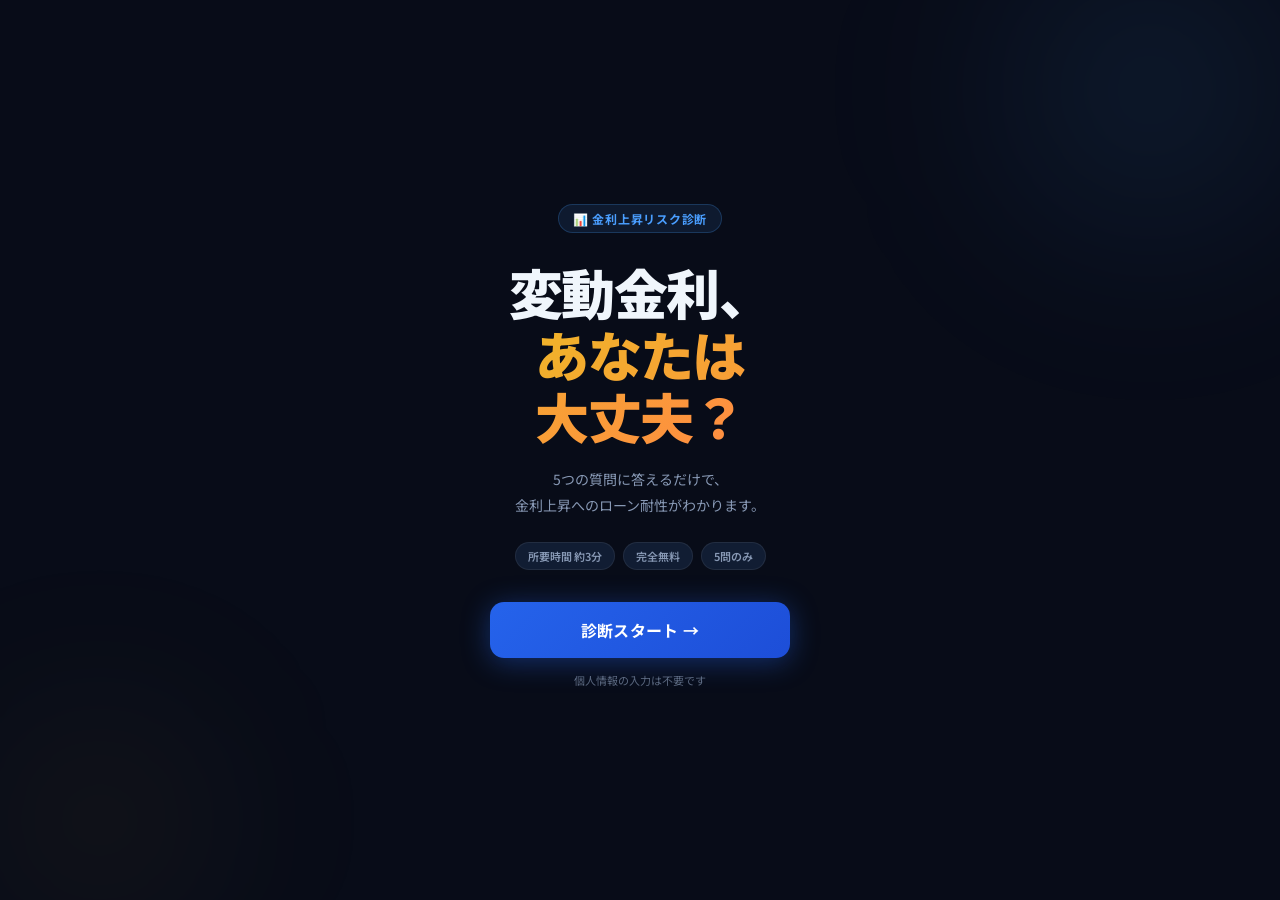
==== index.html @ 9bd10198 "feat: 変動金利耐性チェック診断サイト初版" ====
<!DOCTYPE html>
<html lang="ja">
<head>
  <meta charset="UTF-8">
  <meta name="viewport" content="width=device-width, initial-scale=1.0, maximum-scale=1.0">
  <title>変動金利耐性チェック｜5問でわかる金利上昇リスク診断</title>
  <meta name="description" content="5つの質問に答えるだけ。変動金利上昇に対するあなたのローンの耐性を無料でチェック。">
  <meta property="og:title" content="変動金利耐性チェック｜5問で診断">
  <meta property="og:description" content="金利が上がったとき、あなたのローンは大丈夫？3分で診断。">
  <link rel="preconnect" href="https://fonts.googleapis.com">
  <link href="https://fonts.googleapis.com/css2?family=Noto+Sans+JP:wght@400;500;700;900&family=Inter:wght@700;900&display=swap" rel="stylesheet">
  <link rel="stylesheet" href="style.css">
</head>
<body>

  <!-- ── Intro ── -->
  <div id="screen-intro" class="screen active">
    <div class="orb orb-1"></div>
    <div class="orb orb-2"></div>
    <div class="intro-content">
      <div class="eyebrow">📊 金利上昇リスク診断</div>
      <h1>変動金利、<br><span class="highlight">あなたは<br>大丈夫？</span></h1>
      <p class="sub">5つの質問に答えるだけで、<br>金利上昇へのローン耐性がわかります。</p>
      <div class="tags">
        <span>所要時間 約3分</span>
        <span>完全無料</span>
        <span>5問のみ</span>
      </div>
      <button class="btn-start" onclick="startQuiz()">診断スタート →</button>
      <p class="no-input">個人情報の入力は不要です</p>
    </div>
  </div>

  <!-- ── Quiz ── -->
  <div id="screen-quiz" class="screen">
    <div class="quiz-top">
      <div class="prog-bar"><div class="prog-fill" id="prog-fill"></div></div>
      <div class="prog-label"><span id="cur-q">1</span><span class="slash">/</span><span>5</span></div>
    </div>
    <div class="quiz-wrap">
      <div class="q-card" id="q-card">
        <div class="q-num" id="q-num">Q1</div>
        <h2 class="q-text" id="q-text"></h2>
        <div class="opts" id="opts"></div>
        <button class="btn-next" id="btn-next" onclick="nextQuestion()">次へ →</button>
      </div>
    </div>
  </div>

  <!-- ── Result ── -->
  <div id="screen-result" class="screen">
    <div class="orb orb-1"></div>
    <div class="result-wrap">
      <p class="res-eyebrow">診断結果</p>

      <div class="gauge-outer">
        <svg viewBox="0 0 200 115" class="gauge-svg" aria-hidden="true">
          <path d="M20,100 A80,80 0 0,1 180,100" class="g-track"/>
          <path d="M20,100 A80,80 0 0,1 180,100" class="g-fill" id="g-fill"/>
        </svg>
        <div class="gauge-center">
          <span class="gauge-num" id="gauge-num">0</span>
          <span class="gauge-denom">/15</span>
        </div>
      </div>

      <div class="res-badge" id="res-badge"></div>
      <h2 class="res-title" id="res-title"></h2>
      <p class="res-body" id="res-body"></p>

      <div class="cta-stack" id="cta-stack"></div>
      <button class="btn-retry" onclick="retryQuiz()">もう一度診断する</button>
    </div>
  </div>

  <script src="script.js"></script>
</body>
</html>
---- style.css ----
/* ── Reset ── */
*, *::before, *::after { box-sizing: border-box; margin: 0; padding: 0; }

/* ── Tokens ── */
:root {
  --bg:       #080c18;
  --surface:  #0e1525;
  --card:     #111d33;
  --border:   rgba(255,255,255,0.07);
  --blue:     #4a9eff;
  --gold:     #f0b429;
  --t1:       #f0f6fc;
  --t2:       #8899b5;
  --green:    #3fb950;
  --yellow:   #f0b429;
  --red:      #f85149;
  --ease:     cubic-bezier(.4,0,.2,1);
}

/* ── Base ── */
html, body {
  height: 100%;
  background: var(--bg);
  color: var(--t1);
  font-family: 'Noto Sans JP', sans-serif;
  -webkit-font-smoothing: antialiased;
  overflow: hidden;
}

/* ── Screens ── */
.screen {
  position: fixed;
  inset: 0;
  display: flex;
  flex-direction: column;
  align-items: center;
  justify-content: center;
  padding: 24px 20px 32px;
  overflow-y: auto;
  opacity: 0;
  pointer-events: none;
  transition: opacity .35s var(--ease), transform .35s var(--ease);
  transform: translateX(48px);
}
.screen.active  { opacity: 1; pointer-events: all; transform: translateX(0); }
.screen.leaving { opacity: 0; transform: translateX(-48px); transition: opacity .25s var(--ease), transform .25s var(--ease); }

/* ── Ambient orbs ── */
.orb {
  position: fixed;
  border-radius: 50%;
  filter: blur(90px);
  pointer-events: none;
  z-index: 0;
  animation: pulse 8s ease-in-out infinite;
}
.orb-1 {
  width: 420px; height: 420px;
  background: radial-gradient(circle, rgba(74,158,255,.14), transparent 70%);
  top: -120px; right: -80px;
  animation-delay: 0s;
}
.orb-2 {
  width: 320px; height: 320px;
  background: radial-gradient(circle, rgba(240,180,41,.09), transparent 70%);
  bottom: -80px; left: -60px;
  animation-delay: -4s;
}
@keyframes pulse {
  0%,100% { transform: scale(1); opacity: 1; }
  50%      { transform: scale(1.08); opacity: .8; }
}

/* ─────────────── INTRO ─────────────── */
.intro-content {
  position: relative;
  z-index: 1;
  max-width: 440px;
  width: 100%;
  text-align: center;
}
.eyebrow {
  display: inline-flex;
  align-items: center;
  gap: 6px;
  background: rgba(74,158,255,.1);
  border: 1px solid rgba(74,158,255,.22);
  color: var(--blue);
  font-size: 12px;
  font-weight: 700;
  letter-spacing: .06em;
  padding: 5px 14px;
  border-radius: 999px;
  margin-bottom: 28px;
}
h1 {
  font-size: clamp(36px, 9vw, 54px);
  font-weight: 900;
  line-height: 1.15;
  letter-spacing: -.03em;
  margin-bottom: 20px;
}
.highlight {
  background: linear-gradient(135deg, var(--gold) 0%, #ff8c42 100%);
  -webkit-background-clip: text;
  -webkit-text-fill-color: transparent;
  background-clip: text;
}
.sub {
  color: var(--t2);
  font-size: 14px;
  line-height: 1.8;
  margin-bottom: 24px;
}
.tags {
  display: flex;
  gap: 8px;
  justify-content: center;
  flex-wrap: wrap;
  margin-bottom: 32px;
}
.tags span {
  background: var(--card);
  border: 1px solid var(--border);
  color: var(--t2);
  font-size: 11px;
  font-weight: 600;
  padding: 5px 12px;
  border-radius: 999px;
}
.btn-start {
  display: block;
  width: 100%;
  max-width: 300px;
  margin: 0 auto;
  padding: 16px 32px;
  background: linear-gradient(135deg, #2563eb, #1d4ed8);
  color: #fff;
  font-family: 'Noto Sans JP', sans-serif;
  font-size: 16px;
  font-weight: 700;
  border: none;
  border-radius: 14px;
  cursor: pointer;
  box-shadow: 0 4px 28px rgba(37,99,235,.4);
  transition: transform .2s, box-shadow .2s;
  letter-spacing: .02em;
}
.btn-start:hover  { transform: translateY(-3px); box-shadow: 0 8px 36px rgba(37,99,235,.55); }
.btn-start:active { transform: translateY(0); }
.no-input {
  color: var(--t2);
  font-size: 11px;
  margin-top: 14px;
  opacity: .65;
}

/* ─────────────── QUIZ ─────────────── */
.quiz-top {
  position: fixed;
  top: 0; left: 0; right: 0;
  padding: 16px 20px 0;
  background: linear-gradient(to bottom, var(--bg) 55%, transparent);
  z-index: 10;
}
.prog-bar {
  height: 3px;
  background: rgba(255,255,255,.07);
  border-radius: 999px;
  overflow: hidden;
  margin-bottom: 8px;
}
.prog-fill {
  height: 100%;
  width: 20%;
  background: linear-gradient(90deg, #2563eb, var(--blue));
  border-radius: 999px;
  transition: width .55s var(--ease);
}
.prog-label {
  text-align: right;
  font-family: 'Inter', sans-serif;
  font-size: 12px;
  font-weight: 700;
  color: var(--t2);
}
.slash { margin: 0 2px; }

.quiz-wrap {
  width: 100%;
  max-width: 480px;
  margin-top: 56px;
  position: relative;
  z-index: 1;
}
.q-card {
  background: var(--card);
  border: 1px solid var(--border);
  border-radius: 20px;
  padding: 28px 22px 22px;
  transition: opacity .25s, transform .25s;
}
.q-num {
  font-family: 'Inter', sans-serif;
  font-size: 11px;
  font-weight: 700;
  color: var(--blue);
  letter-spacing: .12em;
  text-transform: uppercase;
  margin-bottom: 10px;
}
.q-text {
  font-size: clamp(16px, 4.2vw, 20px);
  font-weight: 700;
  line-height: 1.55;
  margin-bottom: 22px;
  letter-spacing: -.01em;
}
.opts {
  display: flex;
  flex-direction: column;
  gap: 9px;
  margin-bottom: 18px;
}
.opt {
  display: flex;
  align-items: center;
  gap: 12px;
  width: 100%;
  background: var(--surface);
  border: 1.5px solid var(--border);
  border-radius: 12px;
  padding: 13px 15px;
  color: var(--t1);
  font-family: 'Noto Sans JP', sans-serif;
  font-size: 13.5px;
  font-weight: 500;
  text-align: left;
  cursor: pointer;
  transition: border-color .18s, background .18s, transform .15s;
  line-height: 1.5;
}
.opt-dot {
  width: 18px; height: 18px;
  min-width: 18px;
  border: 2px solid rgba(255,255,255,.15);
  border-radius: 50%;
  display: flex; align-items: center; justify-content: center;
  transition: all .18s;
}
.opt:hover { border-color: rgba(74,158,255,.4); background: rgba(74,158,255,.05); transform: translateX(2px); }
.opt.chosen { border-color: #2563eb; background: rgba(37,99,235,.12); }
.opt.chosen .opt-dot { border-color: #2563eb; background: #2563eb; }
.opt.chosen .opt-dot::after { content: ''; width: 6px; height: 6px; background: #fff; border-radius: 50%; }

.btn-next {
  width: 100%;
  padding: 14px;
  background: #2563eb;
  color: #fff;
  font-family: 'Noto Sans JP', sans-serif;
  font-size: 15px;
  font-weight: 700;
  border: none;
  border-radius: 12px;
  cursor: pointer;
  opacity: .35;
  pointer-events: none;
  transition: opacity .2s, transform .2s, box-shadow .2s;
}
.btn-next.on {
  opacity: 1;
  pointer-events: all;
  box-shadow: 0 4px 18px rgba(37,99,235,.35);
}
.btn-next.on:hover  { transform: translateY(-2px); box-shadow: 0 7px 24px rgba(37,99,235,.5); }
.btn-next.on:active { transform: translateY(0); }

/* ─────────────── RESULT ─────────────── */
.result-wrap {
  position: relative;
  z-index: 1;
  max-width: 440px;
  width: 100%;
  text-align: center;
  padding-bottom: 20px;
}
.res-eyebrow {
  font-size: 11px;
  font-weight: 700;
  color: var(--t2);
  letter-spacing: .14em;
  text-transform: uppercase;
  margin-bottom: 20px;
}

/* Gauge */
.gauge-outer {
  position: relative;
  width: 200px;
  margin: 0 auto 20px;
}
.gauge-svg { width: 100%; overflow: visible; display: block; }
.g-track {
  fill: none;
  stroke: rgba(255,255,255,.06);
  stroke-width: 10;
  stroke-linecap: round;
}
.g-fill {
  fill: none;
  stroke: var(--green);
  stroke-width: 10;
  stroke-linecap: round;
  stroke-dasharray: 251.3;
  stroke-dashoffset: 251.3;
  transition: stroke-dashoffset 1.3s var(--ease), stroke .6s;
}
.gauge-center {
  position: absolute;
  bottom: 0; left: 0; right: 0;
  display: flex;
  align-items: baseline;
  justify-content: center;
  gap: 2px;
  padding-bottom: 2px;
}
.gauge-num {
  font-family: 'Inter', sans-serif;
  font-size: 46px;
  font-weight: 900;
  line-height: 1;
}
.gauge-denom {
  font-family: 'Inter', sans-serif;
  font-size: 16px;
  font-weight: 700;
  color: var(--t2);
}

/* Badge */
.res-badge {
  display: inline-block;
  font-size: 13px;
  font-weight: 700;
  padding: 5px 16px;
  border-radius: 999px;
  margin-bottom: 14px;
  letter-spacing: .04em;
}
.b-safe   { background: rgba(63,185,80,.13);  color: var(--green);  border: 1px solid rgba(63,185,80,.28); }
.b-warn   { background: rgba(240,180,41,.13); color: var(--yellow); border: 1px solid rgba(240,180,41,.28); }
.b-danger { background: rgba(248,81,73,.13);  color: var(--red);    border: 1px solid rgba(248,81,73,.28); }

.res-title {
  font-size: clamp(18px, 4.5vw, 22px);
  font-weight: 900;
  line-height: 1.4;
  margin-bottom: 12px;
  letter-spacing: -.01em;
}
.res-body {
  color: var(--t2);
  font-size: 13.5px;
  line-height: 1.85;
  margin-bottom: 28px;
}

/* CTAs */
.cta-stack {
  display: flex;
  flex-direction: column;
  gap: 10px;
  margin-bottom: 14px;
}
.cta-p {
  display: block;
  padding: 15px 20px;
  background: linear-gradient(135deg, #2563eb, #1d4ed8);
  color: #fff;
  text-decoration: none;
  font-weight: 700;
  font-size: 14.5px;
  border-radius: 13px;
  box-shadow: 0 4px 22px rgba(37,99,235,.38);
  transition: transform .2s, box-shadow .2s;
}
.cta-p:hover { transform: translateY(-2px); box-shadow: 0 7px 30px rgba(37,99,235,.54); }
.cta-s {
  display: block;
  padding: 14px 20px;
  background: var(--card);
  border: 1.5px solid var(--border);
  color: var(--t1);
  text-decoration: none;
  font-weight: 600;
  font-size: 13.5px;
  border-radius: 13px;
  transition: border-color .2s, background .2s;
}
.cta-s:hover { border-color: rgba(255,255,255,.18); background: rgba(255,255,255,.04); }

.btn-retry {
  background: none;
  border: none;
  color: var(--t2);
  font-family: 'Noto Sans JP', sans-serif;
  font-size: 12px;
  cursor: pointer;
  text-decoration: underline;
  text-underline-offset: 3px;
  padding: 8px;
  transition: color .2s;
  opacity: .7;
}
.btn-retry:hover { color: var(--t1); opacity: 1; }

/* ── Mobile ── */
@media (max-width: 400px) {
  .q-card { padding: 22px 16px 18px; border-radius: 16px; }
  h1 { letter-spacing: -.02em; }
}
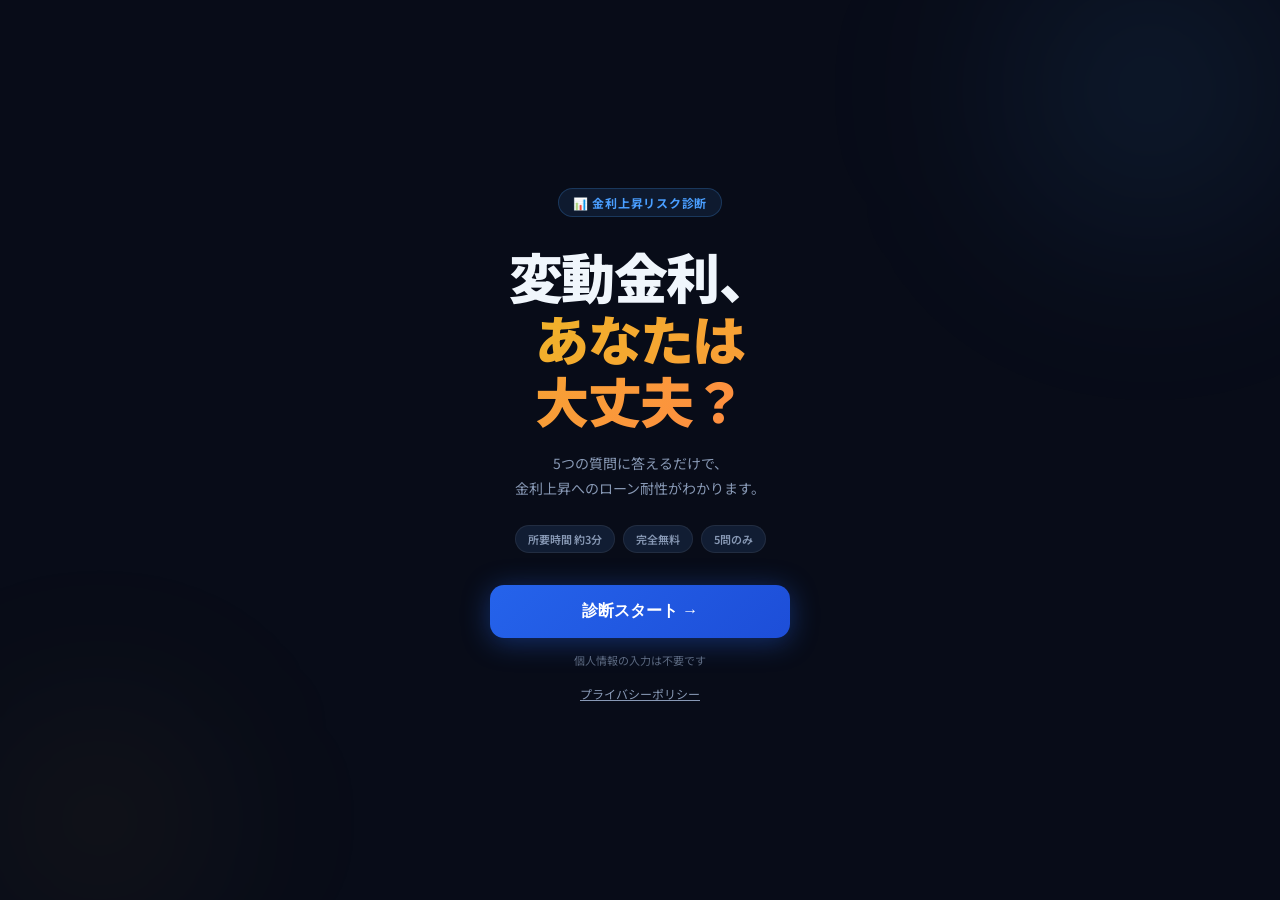
==== commit 191867a6: "Improve diagnostic LP flow, result logic, and privacy policy" ====
--- a/index.html
+++ b/index.html
@@ -4,7 +4,7 @@
   <meta charset="UTF-8">
   <meta name="viewport" content="width=device-width, initial-scale=1.0, maximum-scale=1.0">
   <title>変動金利耐性チェック｜5問でわかる金利上昇リスク診断</title>
-  <meta name="description" content="5つの質問に答えるだけ。変動金利上昇に対するあなたのローンの耐性を無料でチェック。">
+  <meta name="description" content="5つの質問に答えるだけ。変動金利上昇に対するあなたのローン耐性を無料でチェック。">
   <meta property="og:title" content="変動金利耐性チェック｜5問で診断">
   <meta property="og:description" content="金利が上がったとき、あなたのローンは大丈夫？3分で診断。">
   <link rel="preconnect" href="https://fonts.googleapis.com">
@@ -12,8 +12,6 @@
   <link rel="stylesheet" href="style.css">
 </head>
 <body>
-
-  <!-- ── Intro ── -->
   <div id="screen-intro" class="screen active">
     <div class="orb orb-1"></div>
     <div class="orb orb-2"></div>
@@ -28,10 +26,10 @@
       </div>
       <button class="btn-start" onclick="startQuiz()">診断スタート →</button>
       <p class="no-input">個人情報の入力は不要です</p>
+      <p class="intro-policy"><a href="privacy.html">プライバシーポリシー</a></p>
     </div>
   </div>
 
-  <!-- ── Quiz ── -->
   <div id="screen-quiz" class="screen">
     <div class="quiz-top">
       <div class="prog-bar"><div class="prog-fill" id="prog-fill"></div></div>
@@ -47,12 +45,10 @@
     </div>
   </div>
 
-  <!-- ── Result ── -->
   <div id="screen-result" class="screen">
     <div class="orb orb-1"></div>
     <div class="result-wrap">
       <p class="res-eyebrow">診断結果</p>
-
       <div class="gauge-outer">
         <svg viewBox="0 0 200 115" class="gauge-svg" aria-hidden="true">
           <path d="M20,100 A80,80 0 0,1 180,100" class="g-track"/>
@@ -67,8 +63,13 @@
       <div class="res-badge" id="res-badge"></div>
       <h2 class="res-title" id="res-title"></h2>
       <p class="res-body" id="res-body"></p>
+      <ul class="res-actions" id="res-actions"></ul>
+      <div class="cta-stack" id="cta-stack"></div>
 
-      <div class="cta-stack" id="cta-stack"></div>
+      <p class="disclaimer">本診断は一般的な目安を示すものであり、個別の助言・勧誘を目的とするものではありません。</p>
+      <div class="result-footer-links">
+        <a href="privacy.html">プライバシーポリシー</a>
+      </div>
       <button class="btn-retry" onclick="retryQuiz()">もう一度診断する</button>
     </div>
   </div>
--- a/style.css
+++ b/style.css
@@ -1,422 +1,26 @@
-/* ── Reset ── */
-*, *::before, *::after { box-sizing: border-box; margin: 0; padding: 0; }
-
-/* ── Tokens ── */
-:root {
-  --bg:       #080c18;
-  --surface:  #0e1525;
-  --card:     #111d33;
-  --border:   rgba(255,255,255,0.07);
-  --blue:     #4a9eff;
-  --gold:     #f0b429;
-  --t1:       #f0f6fc;
-  --t2:       #8899b5;
-  --green:    #3fb950;
-  --yellow:   #f0b429;
-  --red:      #f85149;
-  --ease:     cubic-bezier(.4,0,.2,1);
-}
-
-/* ── Base ── */
-html, body {
-  height: 100%;
-  background: var(--bg);
-  color: var(--t1);
-  font-family: 'Noto Sans JP', sans-serif;
-  -webkit-font-smoothing: antialiased;
-  overflow: hidden;
-}
-
-/* ── Screens ── */
-.screen {
-  position: fixed;
-  inset: 0;
-  display: flex;
-  flex-direction: column;
-  align-items: center;
-  justify-content: center;
-  padding: 24px 20px 32px;
-  overflow-y: auto;
-  opacity: 0;
-  pointer-events: none;
-  transition: opacity .35s var(--ease), transform .35s var(--ease);
-  transform: translateX(48px);
-}
-.screen.active  { opacity: 1; pointer-events: all; transform: translateX(0); }
-.screen.leaving { opacity: 0; transform: translateX(-48px); transition: opacity .25s var(--ease), transform .25s var(--ease); }
-
-/* ── Ambient orbs ── */
-.orb {
-  position: fixed;
-  border-radius: 50%;
-  filter: blur(90px);
-  pointer-events: none;
-  z-index: 0;
-  animation: pulse 8s ease-in-out infinite;
-}
-.orb-1 {
-  width: 420px; height: 420px;
-  background: radial-gradient(circle, rgba(74,158,255,.14), transparent 70%);
-  top: -120px; right: -80px;
-  animation-delay: 0s;
-}
-.orb-2 {
-  width: 320px; height: 320px;
-  background: radial-gradient(circle, rgba(240,180,41,.09), transparent 70%);
-  bottom: -80px; left: -60px;
-  animation-delay: -4s;
-}
-@keyframes pulse {
-  0%,100% { transform: scale(1); opacity: 1; }
-  50%      { transform: scale(1.08); opacity: .8; }
-}
-
-/* ─────────────── INTRO ─────────────── */
-.intro-content {
-  position: relative;
-  z-index: 1;
-  max-width: 440px;
-  width: 100%;
-  text-align: center;
-}
-.eyebrow {
-  display: inline-flex;
-  align-items: center;
-  gap: 6px;
-  background: rgba(74,158,255,.1);
-  border: 1px solid rgba(74,158,255,.22);
-  color: var(--blue);
-  font-size: 12px;
-  font-weight: 700;
-  letter-spacing: .06em;
-  padding: 5px 14px;
-  border-radius: 999px;
-  margin-bottom: 28px;
-}
-h1 {
-  font-size: clamp(36px, 9vw, 54px);
-  font-weight: 900;
-  line-height: 1.15;
-  letter-spacing: -.03em;
-  margin-bottom: 20px;
-}
-.highlight {
-  background: linear-gradient(135deg, var(--gold) 0%, #ff8c42 100%);
-  -webkit-background-clip: text;
-  -webkit-text-fill-color: transparent;
-  background-clip: text;
-}
-.sub {
-  color: var(--t2);
-  font-size: 14px;
-  line-height: 1.8;
-  margin-bottom: 24px;
-}
-.tags {
-  display: flex;
-  gap: 8px;
-  justify-content: center;
-  flex-wrap: wrap;
-  margin-bottom: 32px;
-}
-.tags span {
-  background: var(--card);
-  border: 1px solid var(--border);
-  color: var(--t2);
-  font-size: 11px;
-  font-weight: 600;
-  padding: 5px 12px;
-  border-radius: 999px;
-}
-.btn-start {
-  display: block;
-  width: 100%;
-  max-width: 300px;
-  margin: 0 auto;
-  padding: 16px 32px;
-  background: linear-gradient(135deg, #2563eb, #1d4ed8);
-  color: #fff;
-  font-family: 'Noto Sans JP', sans-serif;
-  font-size: 16px;
-  font-weight: 700;
-  border: none;
-  border-radius: 14px;
-  cursor: pointer;
-  box-shadow: 0 4px 28px rgba(37,99,235,.4);
-  transition: transform .2s, box-shadow .2s;
-  letter-spacing: .02em;
-}
-.btn-start:hover  { transform: translateY(-3px); box-shadow: 0 8px 36px rgba(37,99,235,.55); }
-.btn-start:active { transform: translateY(0); }
-.no-input {
-  color: var(--t2);
-  font-size: 11px;
-  margin-top: 14px;
-  opacity: .65;
-}
-
-/* ─────────────── QUIZ ─────────────── */
-.quiz-top {
-  position: fixed;
-  top: 0; left: 0; right: 0;
-  padding: 16px 20px 0;
-  background: linear-gradient(to bottom, var(--bg) 55%, transparent);
-  z-index: 10;
-}
-.prog-bar {
-  height: 3px;
-  background: rgba(255,255,255,.07);
-  border-radius: 999px;
-  overflow: hidden;
-  margin-bottom: 8px;
-}
-.prog-fill {
-  height: 100%;
-  width: 20%;
-  background: linear-gradient(90deg, #2563eb, var(--blue));
-  border-radius: 999px;
-  transition: width .55s var(--ease);
-}
-.prog-label {
-  text-align: right;
-  font-family: 'Inter', sans-serif;
-  font-size: 12px;
-  font-weight: 700;
-  color: var(--t2);
-}
-.slash { margin: 0 2px; }
-
-.quiz-wrap {
-  width: 100%;
-  max-width: 480px;
-  margin-top: 56px;
-  position: relative;
-  z-index: 1;
-}
-.q-card {
-  background: var(--card);
-  border: 1px solid var(--border);
-  border-radius: 20px;
-  padding: 28px 22px 22px;
-  transition: opacity .25s, transform .25s;
-}
-.q-num {
-  font-family: 'Inter', sans-serif;
-  font-size: 11px;
-  font-weight: 700;
-  color: var(--blue);
-  letter-spacing: .12em;
-  text-transform: uppercase;
-  margin-bottom: 10px;
-}
-.q-text {
-  font-size: clamp(16px, 4.2vw, 20px);
-  font-weight: 700;
-  line-height: 1.55;
-  margin-bottom: 22px;
-  letter-spacing: -.01em;
-}
-.opts {
-  display: flex;
-  flex-direction: column;
-  gap: 9px;
-  margin-bottom: 18px;
-}
-.opt {
-  display: flex;
-  align-items: center;
-  gap: 12px;
-  width: 100%;
-  background: var(--surface);
-  border: 1.5px solid var(--border);
-  border-radius: 12px;
-  padding: 13px 15px;
-  color: var(--t1);
-  font-family: 'Noto Sans JP', sans-serif;
-  font-size: 13.5px;
-  font-weight: 500;
-  text-align: left;
-  cursor: pointer;
-  transition: border-color .18s, background .18s, transform .15s;
-  line-height: 1.5;
-}
-.opt-dot {
-  width: 18px; height: 18px;
-  min-width: 18px;
-  border: 2px solid rgba(255,255,255,.15);
-  border-radius: 50%;
-  display: flex; align-items: center; justify-content: center;
-  transition: all .18s;
-}
-.opt:hover { border-color: rgba(74,158,255,.4); background: rgba(74,158,255,.05); transform: translateX(2px); }
-.opt.chosen { border-color: #2563eb; background: rgba(37,99,235,.12); }
-.opt.chosen .opt-dot { border-color: #2563eb; background: #2563eb; }
-.opt.chosen .opt-dot::after { content: ''; width: 6px; height: 6px; background: #fff; border-radius: 50%; }
-
-.btn-next {
-  width: 100%;
-  padding: 14px;
-  background: #2563eb;
-  color: #fff;
-  font-family: 'Noto Sans JP', sans-serif;
-  font-size: 15px;
-  font-weight: 700;
-  border: none;
-  border-radius: 12px;
-  cursor: pointer;
-  opacity: .35;
-  pointer-events: none;
-  transition: opacity .2s, transform .2s, box-shadow .2s;
-}
-.btn-next.on {
-  opacity: 1;
-  pointer-events: all;
-  box-shadow: 0 4px 18px rgba(37,99,235,.35);
-}
-.btn-next.on:hover  { transform: translateY(-2px); box-shadow: 0 7px 24px rgba(37,99,235,.5); }
-.btn-next.on:active { transform: translateY(0); }
-
-/* ─────────────── RESULT ─────────────── */
-.result-wrap {
-  position: relative;
-  z-index: 1;
-  max-width: 440px;
-  width: 100%;
-  text-align: center;
-  padding-bottom: 20px;
-}
-.res-eyebrow {
-  font-size: 11px;
-  font-weight: 700;
-  color: var(--t2);
-  letter-spacing: .14em;
-  text-transform: uppercase;
-  margin-bottom: 20px;
-}
-
-/* Gauge */
-.gauge-outer {
-  position: relative;
-  width: 200px;
-  margin: 0 auto 20px;
-}
-.gauge-svg { width: 100%; overflow: visible; display: block; }
-.g-track {
-  fill: none;
-  stroke: rgba(255,255,255,.06);
-  stroke-width: 10;
-  stroke-linecap: round;
-}
-.g-fill {
-  fill: none;
-  stroke: var(--green);
-  stroke-width: 10;
-  stroke-linecap: round;
-  stroke-dasharray: 251.3;
-  stroke-dashoffset: 251.3;
-  transition: stroke-dashoffset 1.3s var(--ease), stroke .6s;
-}
-.gauge-center {
-  position: absolute;
-  bottom: 0; left: 0; right: 0;
-  display: flex;
-  align-items: baseline;
-  justify-content: center;
-  gap: 2px;
-  padding-bottom: 2px;
-}
-.gauge-num {
-  font-family: 'Inter', sans-serif;
-  font-size: 46px;
-  font-weight: 900;
-  line-height: 1;
-}
-.gauge-denom {
-  font-family: 'Inter', sans-serif;
-  font-size: 16px;
-  font-weight: 700;
-  color: var(--t2);
-}
-
-/* Badge */
-.res-badge {
-  display: inline-block;
-  font-size: 13px;
-  font-weight: 700;
-  padding: 5px 16px;
-  border-radius: 999px;
-  margin-bottom: 14px;
-  letter-spacing: .04em;
-}
-.b-safe   { background: rgba(63,185,80,.13);  color: var(--green);  border: 1px solid rgba(63,185,80,.28); }
-.b-warn   { background: rgba(240,180,41,.13); color: var(--yellow); border: 1px solid rgba(240,180,41,.28); }
-.b-danger { background: rgba(248,81,73,.13);  color: var(--red);    border: 1px solid rgba(248,81,73,.28); }
-
-.res-title {
-  font-size: clamp(18px, 4.5vw, 22px);
-  font-weight: 900;
-  line-height: 1.4;
-  margin-bottom: 12px;
-  letter-spacing: -.01em;
-}
-.res-body {
-  color: var(--t2);
-  font-size: 13.5px;
-  line-height: 1.85;
-  margin-bottom: 28px;
-}
-
-/* CTAs */
-.cta-stack {
-  display: flex;
-  flex-direction: column;
-  gap: 10px;
-  margin-bottom: 14px;
-}
-.cta-p {
-  display: block;
-  padding: 15px 20px;
-  background: linear-gradient(135deg, #2563eb, #1d4ed8);
-  color: #fff;
-  text-decoration: none;
-  font-weight: 700;
-  font-size: 14.5px;
-  border-radius: 13px;
-  box-shadow: 0 4px 22px rgba(37,99,235,.38);
-  transition: transform .2s, box-shadow .2s;
-}
-.cta-p:hover { transform: translateY(-2px); box-shadow: 0 7px 30px rgba(37,99,235,.54); }
-.cta-s {
-  display: block;
-  padding: 14px 20px;
-  background: var(--card);
-  border: 1.5px solid var(--border);
-  color: var(--t1);
-  text-decoration: none;
-  font-weight: 600;
-  font-size: 13.5px;
-  border-radius: 13px;
-  transition: border-color .2s, background .2s;
-}
-.cta-s:hover { border-color: rgba(255,255,255,.18); background: rgba(255,255,255,.04); }
-
-.btn-retry {
-  background: none;
-  border: none;
-  color: var(--t2);
-  font-family: 'Noto Sans JP', sans-serif;
-  font-size: 12px;
-  cursor: pointer;
-  text-decoration: underline;
-  text-underline-offset: 3px;
-  padding: 8px;
-  transition: color .2s;
-  opacity: .7;
-}
-.btn-retry:hover { color: var(--t1); opacity: 1; }
-
-/* ── Mobile ── */
-@media (max-width: 400px) {
-  .q-card { padding: 22px 16px 18px; border-radius: 16px; }
-  h1 { letter-spacing: -.02em; }
-}
+*,*::before,*::after{box-sizing:border-box;margin:0;padding:0}
+:root{--bg:#080c18;--surface:#0e1525;--card:#111d33;--border:rgba(255,255,255,.07);--blue:#4a9eff;--gold:#f0b429;--t1:#f0f6fc;--t2:#8899b5;--green:#3fb950;--yellow:#f0b429;--red:#f85149;--ease:cubic-bezier(.4,0,.2,1)}
+html,body{height:100%;background:var(--bg);color:var(--t1);font-family:'Noto Sans JP',sans-serif;-webkit-font-smoothing:antialiased;overflow:hidden}
+.screen{position:fixed;inset:0;display:flex;flex-direction:column;align-items:center;justify-content:center;padding:24px 20px 32px;overflow-y:auto;opacity:0;pointer-events:none;transition:opacity .35s var(--ease),transform .35s var(--ease);transform:translateX(48px)}
+.screen.active{opacity:1;pointer-events:all;transform:translateX(0)}.screen.leaving{opacity:0;transform:translateX(-48px);transition:opacity .25s var(--ease),transform .25s var(--ease)}
+.orb{position:fixed;border-radius:50%;filter:blur(90px);pointer-events:none;z-index:0;animation:pulse 8s ease-in-out infinite}.orb-1{width:420px;height:420px;background:radial-gradient(circle,rgba(74,158,255,.14),transparent 70%);top:-120px;right:-80px}.orb-2{width:320px;height:320px;background:radial-gradient(circle,rgba(240,180,41,.09),transparent 70%);bottom:-80px;left:-60px;animation-delay:-4s}
+@keyframes pulse{0%,100%{transform:scale(1);opacity:1}50%{transform:scale(1.08);opacity:.8}}
+.intro-content,.result-wrap{position:relative;z-index:1;max-width:440px;width:100%;text-align:center}
+.eyebrow{display:inline-flex;background:rgba(74,158,255,.1);border:1px solid rgba(74,158,255,.22);color:var(--blue);font-size:12px;font-weight:700;letter-spacing:.06em;padding:5px 14px;border-radius:999px;margin-bottom:28px}
+h1{font-size:clamp(36px,9vw,54px);font-weight:900;line-height:1.15;letter-spacing:-.03em;margin-bottom:20px}.highlight{background:linear-gradient(135deg,var(--gold),#ff8c42);-webkit-background-clip:text;-webkit-text-fill-color:transparent}.sub{color:var(--t2);font-size:14px;line-height:1.8;margin-bottom:24px}
+.tags{display:flex;gap:8px;justify-content:center;flex-wrap:wrap;margin-bottom:32px}.tags span{background:var(--card);border:1px solid var(--border);color:var(--t2);font-size:11px;font-weight:600;padding:5px 12px;border-radius:999px}
+.btn-start{display:block;width:100%;max-width:300px;margin:0 auto;padding:16px 32px;background:linear-gradient(135deg,#2563eb,#1d4ed8);color:#fff;font-size:16px;font-weight:700;border:none;border-radius:14px;cursor:pointer;box-shadow:0 4px 28px rgba(37,99,235,.4)}
+.no-input{color:var(--t2);font-size:11px;margin-top:14px;opacity:.65}.intro-policy{margin-top:12px}.intro-policy a,.result-footer-links a{color:var(--t2);font-size:12px}
+.quiz-top{position:fixed;top:0;left:0;right:0;padding:16px 20px 0;background:linear-gradient(to bottom,var(--bg) 55%,transparent);z-index:10}.prog-bar{height:3px;background:rgba(255,255,255,.07);border-radius:999px;overflow:hidden;margin-bottom:8px}.prog-fill{height:100%;width:20%;background:linear-gradient(90deg,#2563eb,var(--blue));transition:width .55s var(--ease)}.prog-label{text-align:right;font-family:'Inter',sans-serif;font-size:12px;color:var(--t2)}
+.quiz-wrap{width:100%;max-width:480px;margin-top:56px;z-index:1}.q-card{background:var(--card);border:1px solid var(--border);border-radius:20px;padding:28px 22px 22px}.q-num{font-size:11px;font-weight:700;color:var(--blue);letter-spacing:.12em;margin-bottom:10px}.q-text{font-size:clamp(16px,4.2vw,20px);font-weight:700;line-height:1.55;margin-bottom:22px}
+.opts{display:flex;flex-direction:column;gap:9px;margin-bottom:18px}.opt{display:flex;align-items:center;gap:12px;background:var(--surface);border:1.5px solid var(--border);border-radius:12px;padding:13px 15px;color:var(--t1);font-size:13.5px}.opt-dot{width:18px;height:18px;border:2px solid rgba(255,255,255,.15);border-radius:50%}.opt.chosen{border-color:#2563eb;background:rgba(37,99,235,.12)}
+.btn-next{width:100%;padding:14px;background:#2563eb;color:#fff;font-size:15px;font-weight:700;border:none;border-radius:12px;opacity:.35;pointer-events:none}.btn-next.on{opacity:1;pointer-events:all}
+.res-eyebrow{font-size:11px;font-weight:700;color:var(--t2);letter-spacing:.14em;margin-bottom:20px}.gauge-outer{position:relative;width:200px;margin:0 auto 20px}.g-track{fill:none;stroke:rgba(255,255,255,.06);stroke-width:10}.g-fill{fill:none;stroke:var(--green);stroke-width:10;stroke-dasharray:251.3;stroke-dashoffset:251.3;transition:stroke-dashoffset 1.3s var(--ease),stroke .6s}.gauge-center{position:absolute;bottom:0;left:0;right:0;display:flex;justify-content:center}.gauge-num{font-family:'Inter';font-size:46px;font-weight:900}.gauge-denom{font-family:'Inter';font-size:16px;color:var(--t2)}
+.res-badge{display:inline-block;font-size:13px;font-weight:700;padding:5px 16px;border-radius:999px;margin-bottom:14px}.b-safe{background:rgba(63,185,80,.13);color:var(--green)}.b-warn{background:rgba(240,180,41,.13);color:var(--yellow)}.b-danger{background:rgba(248,81,73,.13);color:var(--red)}
+.res-title{font-size:clamp(18px,4.5vw,22px);font-weight:900;line-height:1.4;margin-bottom:12px}.res-body{color:var(--t2);font-size:13.5px;line-height:1.8;margin-bottom:16px}
+.res-actions{list-style:none;text-align:left;background:rgba(255,255,255,.02);border:1px solid var(--border);border-radius:12px;padding:12px 14px;margin-bottom:18px}.res-actions li{font-size:13px;line-height:1.7;color:#c8d5eb}.res-actions li::before{content:"✔ ";color:var(--blue)}
+.cta-stack{display:flex;flex-direction:column;gap:10px;margin-bottom:14px}.cta-p{display:block;padding:15px 20px;background:linear-gradient(135deg,#2563eb,#1d4ed8);color:#fff;text-decoration:none;font-weight:700;border-radius:13px;box-shadow:0 4px 22px rgba(37,99,235,.38)}.cta-s{display:block;padding:14px 20px;background:var(--card);border:1.5px solid var(--border);color:var(--t1);text-decoration:none;font-weight:600;border-radius:13px}
+.learn-links{padding:8px 4px 0;text-align:left}.learn-title{font-size:12px;color:var(--t2);margin-bottom:6px}.learn-link{display:block;color:#9fc6ff;font-size:13px;margin-bottom:6px;text-decoration:underline;text-underline-offset:2px}
+.disclaimer{margin:14px 0 10px;padding:10px 12px;background:rgba(255,255,255,.03);border:1px solid var(--border);border-radius:10px;color:var(--t2);font-size:11.5px;line-height:1.6;text-align:left}
+.btn-retry{background:none;border:none;color:var(--t2);font-size:12px;cursor:pointer;text-decoration:underline;padding:8px}
+@media (max-width:400px){.q-card{padding:22px 16px 18px;border-radius:16px}}
